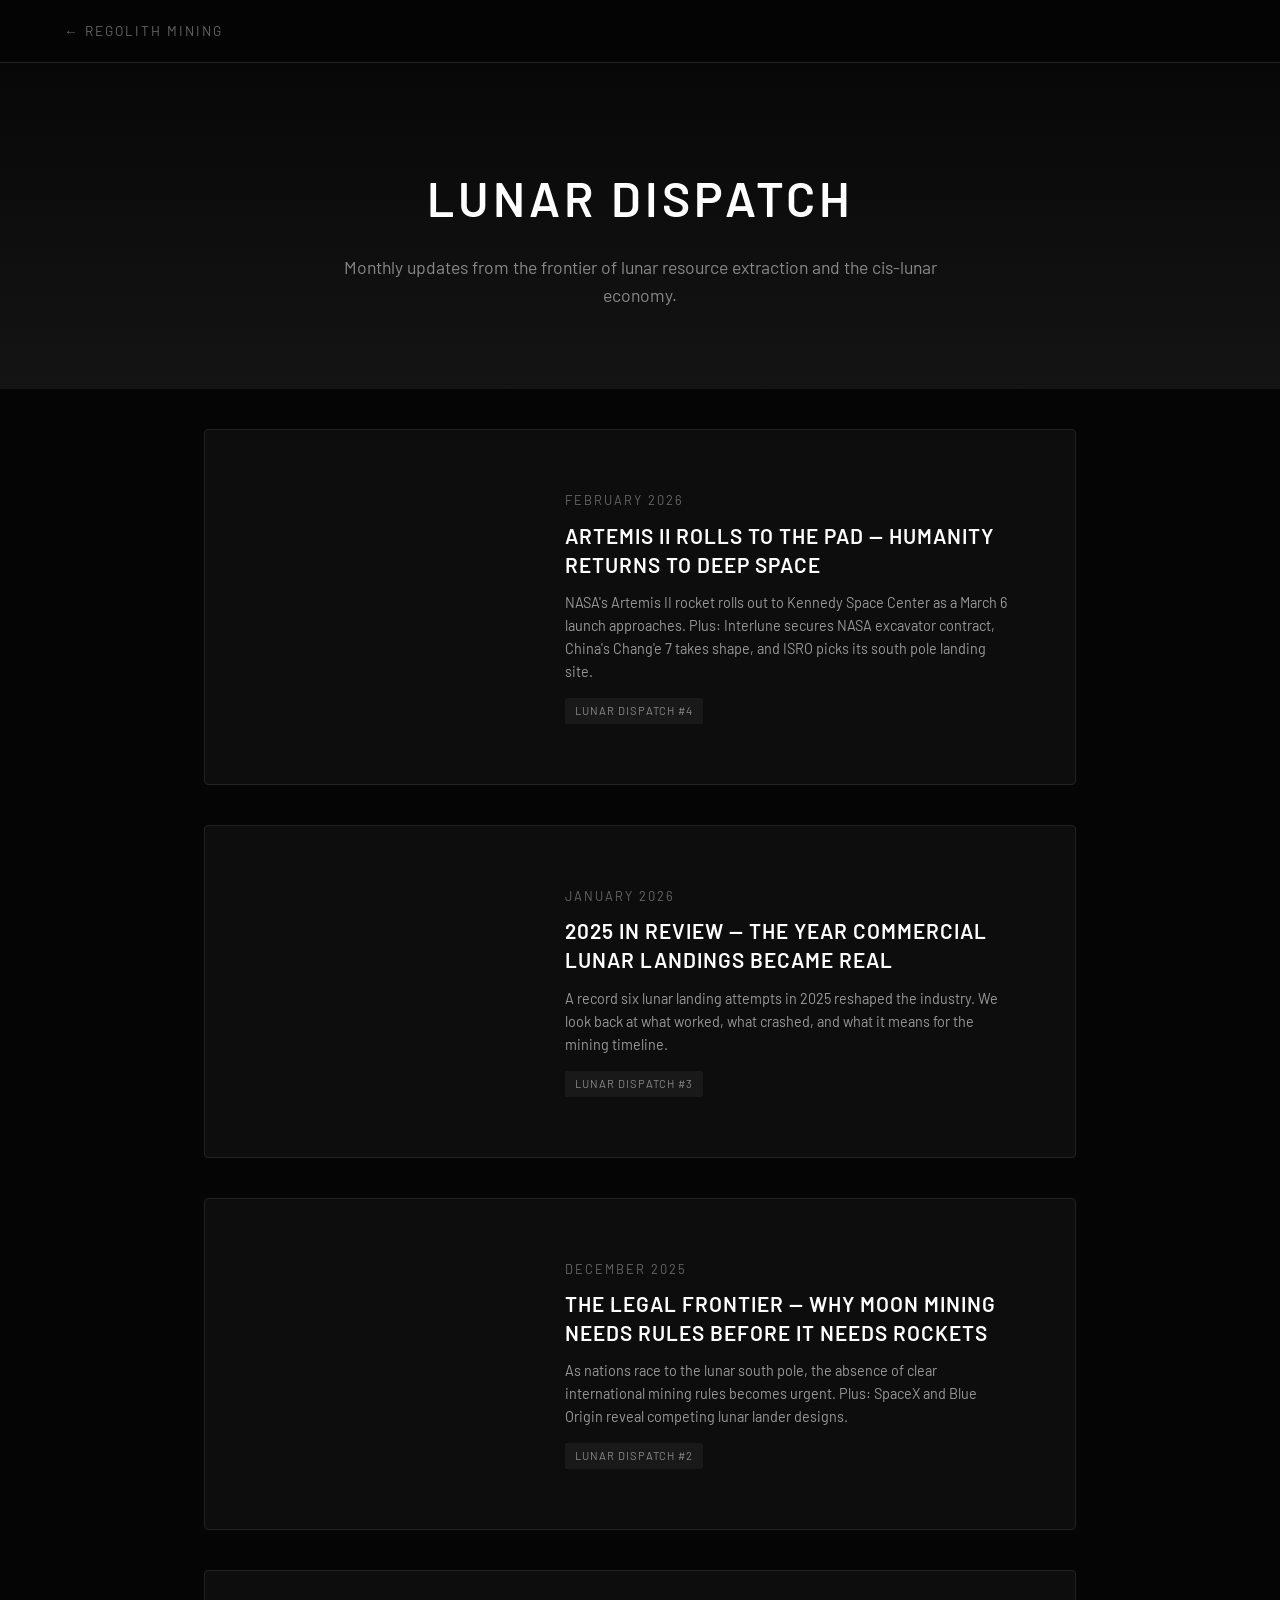
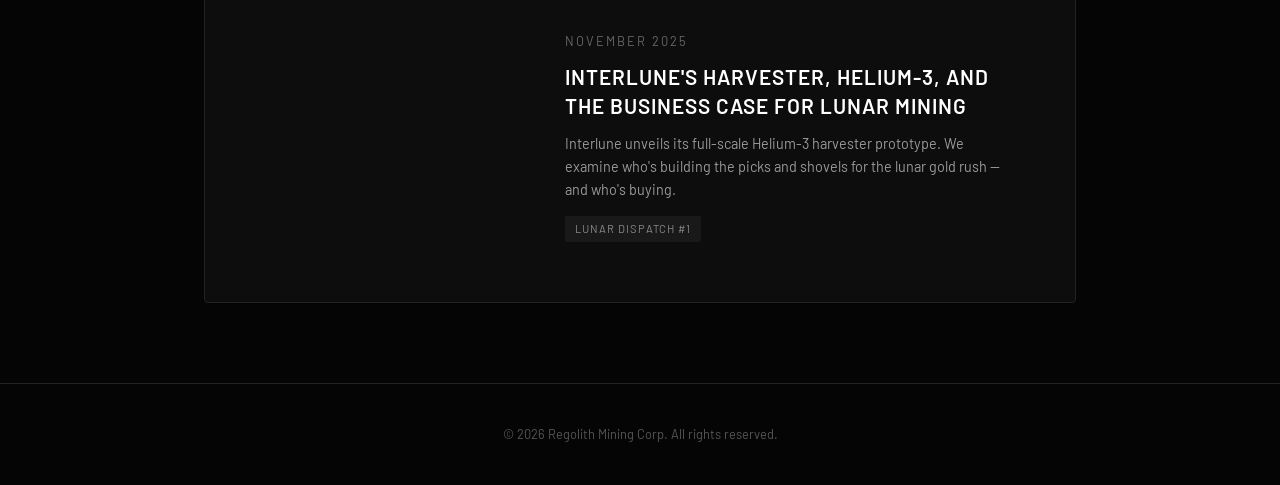
==== blog/index.html @ 51abc35b "Add blog section: 4 monthly Lunar Dispatch articles (Nov 2025 - Feb 2026) - Blog index at /blog/ wit" ====
<!DOCTYPE html>
<html lang="en">
<head>
    <meta charset="UTF-8">
    <meta name="viewport" content="width=device-width, initial-scale=1.0">
    <title>Blog | Regolith Mining — Lunar News & Industry Updates</title>
    <meta name="description" content="Monthly lunar news, space mining updates, and industry analysis from Regolith Mining Corp.">
    <link rel="icon" type="image/svg+xml" href="data:image/svg+xml,<svg xmlns='http://www.w3.org/2000/svg' viewBox='0 0 100 100'><circle cx='50' cy='50' r='48' fill='%23888'/><circle cx='35' cy='40' r='8' fill='%23777' opacity='0.6'/><circle cx='60' cy='55' r='12' fill='%23777' opacity='0.5'/><circle cx='50' cy='30' r='5' fill='%23777' opacity='0.4'/><circle cx='70' cy='35' r='4' fill='%23777' opacity='0.5'/></svg>">
    <link href="https://fonts.googleapis.com/css2?family=Barlow:wght@300;400;600&display=swap" rel="stylesheet">
    <link rel="stylesheet" href="../style.css?v=3">
    <style>
        .blog-hero {
            padding: 160px 5% 80px;
            text-align: center;
            background: linear-gradient(180deg, rgba(5,5,5,1) 0%, rgba(20,20,20,1) 100%);
        }
        .blog-hero h1 {
            font-size: 3rem;
            letter-spacing: 4px;
            margin-bottom: 1rem;
        }
        .blog-hero p {
            color: #888;
            font-size: 1.1rem;
            max-width: 600px;
            margin: 0 auto;
        }
        .blog-grid {
            max-width: 1000px;
            margin: 0 auto;
            padding: 40px 5% 80px;
            display: grid;
            grid-template-columns: 1fr;
            gap: 40px;
        }
        .blog-card {
            background: rgba(255,255,255,0.03);
            border: 1px solid #222;
            border-radius: 4px;
            overflow: hidden;
            transition: border-color 0.3s, transform 0.3s;
        }
        .blog-card:hover {
            border-color: #555;
            transform: translateY(-2px);
        }
        .blog-card a {
            display: flex;
            color: inherit;
            text-decoration: none;
        }
        .blog-card-img {
            width: 300px;
            min-height: 200px;
            background-size: cover;
            background-position: center;
            flex-shrink: 0;
        }
        .blog-card-content {
            padding: 30px;
            flex: 1;
        }
        .blog-card-date {
            color: #666;
            font-size: 0.8rem;
            text-transform: uppercase;
            letter-spacing: 2px;
            margin-bottom: 10px;
        }
        .blog-card-content h2 {
            font-size: 1.3rem;
            letter-spacing: 1px;
            margin-bottom: 12px;
            line-height: 1.4;
        }
        .blog-card-content p {
            color: #999;
            font-size: 0.9rem;
            line-height: 1.6;
        }
        .blog-card-tag {
            display: inline-block;
            background: rgba(255,255,255,0.05);
            color: #888;
            font-size: 0.7rem;
            padding: 4px 10px;
            border-radius: 2px;
            text-transform: uppercase;
            letter-spacing: 1px;
            margin-top: 15px;
        }
        @media (max-width: 768px) {
            .blog-card a { flex-direction: column; }
            .blog-card-img { width: 100%; height: 200px; }
            .blog-hero h1 { font-size: 2rem; }
        }
        .back-link {
            display: inline-block;
            color: #666;
            font-size: 0.85rem;
            text-transform: uppercase;
            letter-spacing: 2px;
            padding: 20px 5%;
            position: fixed;
            top: 0;
            left: 0;
            z-index: 1000;
            background: rgba(5,5,5,0.95);
            width: 100%;
            border-bottom: 1px solid #222;
        }
        .back-link:hover { color: #fff; }
    </style>
</head>
<body>
    <a href="/" class="back-link">← Regolith Mining</a>

    <section class="blog-hero">
        <h1>Lunar Dispatch</h1>
        <p>Monthly updates from the frontier of lunar resource extraction and the cis-lunar economy.</p>
    </section>

    <div class="blog-grid">
        <article class="blog-card">
            <a href="2026-02-lunar-dispatch.html">
                <div class="blog-card-img" style="background-image: url('https://images.unsplash.com/photo-1446776811953-b23d57bd21aa?w=600&q=80')"></div>
                <div class="blog-card-content">
                    <div class="blog-card-date">February 2026</div>
                    <h2>Artemis II Rolls to the Pad — Humanity Returns to Deep Space</h2>
                    <p>NASA's Artemis II rocket rolls out to Kennedy Space Center as a March 6 launch approaches. Plus: Interlune secures NASA excavator contract, China's Chang'e 7 takes shape, and ISRO picks its south pole landing site.</p>
                    <span class="blog-card-tag">Lunar Dispatch #4</span>
                </div>
            </a>
        </article>

        <article class="blog-card">
            <a href="2026-01-lunar-dispatch.html">
                <div class="blog-card-img" style="background-image: url('https://images.unsplash.com/photo-1614732414444-096e5f1122d5?w=600&q=80')"></div>
                <div class="blog-card-content">
                    <div class="blog-card-date">January 2026</div>
                    <h2>2025 in Review — The Year Commercial Lunar Landings Became Real</h2>
                    <p>A record six lunar landing attempts in 2025 reshaped the industry. We look back at what worked, what crashed, and what it means for the mining timeline.</p>
                    <span class="blog-card-tag">Lunar Dispatch #3</span>
                </div>
            </a>
        </article>

        <article class="blog-card">
            <a href="2025-12-lunar-dispatch.html">
                <div class="blog-card-img" style="background-image: url('https://images.unsplash.com/photo-1451187580459-43490279c0fa?w=600&q=80')"></div>
                <div class="blog-card-content">
                    <div class="blog-card-date">December 2025</div>
                    <h2>The Legal Frontier — Why Moon Mining Needs Rules Before It Needs Rockets</h2>
                    <p>As nations race to the lunar south pole, the absence of clear international mining rules becomes urgent. Plus: SpaceX and Blue Origin reveal competing lunar lander designs.</p>
                    <span class="blog-card-tag">Lunar Dispatch #2</span>
                </div>
            </a>
        </article>

        <article class="blog-card">
            <a href="2025-11-lunar-dispatch.html">
                <div class="blog-card-img" style="background-image: url('https://images.unsplash.com/photo-1454789548928-9efd52dc4031?w=600&q=80')"></div>
                <div class="blog-card-content">
                    <div class="blog-card-date">November 2025</div>
                    <h2>Interlune's Harvester, Helium-3, and the Business Case for Lunar Mining</h2>
                    <p>Interlune unveils its full-scale Helium-3 harvester prototype. We examine who's building the picks and shovels for the lunar gold rush — and who's buying.</p>
                    <span class="blog-card-tag">Lunar Dispatch #1</span>
                </div>
            </a>
        </article>
    </div>

    <footer style="text-align:center; padding: 40px 5%; border-top: 1px solid #222; color: #555; font-size: 0.8rem;">
        © 2026 Regolith Mining Corp. All rights reserved.
    </footer>
</body>
</html>
---- style.css ----
/* =========================
   1. RESET & BASICS
   ========================= */
* {
    margin: 0;
    padding: 0;
    box-sizing: border-box;
}

html {
    scroll-behavior: smooth;
}

/* Use Barlow font (SpaceX style) */
body {
    font-family: 'Barlow', -apple-system, BlinkMacSystemFont, 'Segoe UI', 'Roboto', 'Helvetica Neue', Arial, sans-serif;
    background-color: #050505; /* Deep Black */
    color: #cccccc; /* Lunar Grey text */
    line-height: 1.6;
    overflow-x: hidden; /* Prevent horizontal scroll on body */
}

h1, h2, h3 {
    font-family: 'Barlow', -apple-system, BlinkMacSystemFont, 'Segoe UI', 'Roboto', 'Helvetica Neue', Arial, sans-serif;
    font-weight: 600;
    text-transform: uppercase;
    letter-spacing: 2px;
    color: #ffffff;
    margin-bottom: 1rem;
}

a {
    text-decoration: none;
    color: #ffffff;
    transition: 0.3s;
}

ul {
    list-style: none;
}

/* =========================
   2. NAVIGATION
   ========================= */
nav {
    display: flex;
    justify-content: space-between;
    align-items: center;
    padding: 20px 5%;
    background-color: rgba(0,0,0,0.9);
    position: fixed;
    width: 100%;
    top: 0;
    z-index: 1000;
    border-bottom: 1px solid #333;
}

.logo {
    font-weight: 700;
    font-size: 1.2rem;
    letter-spacing: 3px;
    text-transform: uppercase;
    color: #fff;
}

.logo-short {
    display: none;
}

.logo-full {
    display: inline;
}

.nav-links {
    display: flex;
    width: 50%;
    justify-content: flex-end;
    gap: 30px;
}

.nav-links a {
    font-size: 0.9rem;
    text-transform: uppercase;
    letter-spacing: 1px;
    color: #888;
}

.nav-links a:hover {
    color: #fff;
}

/* Language Selector Dropdown */
.language-selector {
    position: relative;
    z-index: 1001;
}

.lang-dropdown-btn {
    display: flex;
    align-items: center;
    gap: 8px;
    background: transparent;
    border: 1px solid #444;
    color: #888;
    padding: 8px 12px;
    font-size: 0.75rem;
    font-weight: 600;
    cursor: pointer;
    transition: all 0.3s ease;
    text-transform: uppercase;
    font-family: 'Barlow', -apple-system, BlinkMacSystemFont, 'Segoe UI', 'Roboto', 'Helvetica Neue', Arial, sans-serif;
    min-width: 90px;
}

.lang-dropdown-btn:hover {
    border-color: #666;
    color: #fff;
    background: rgba(255,255,255,0.05);
}

.lang-dropdown-btn .flag {
    font-size: 1.1rem;
    line-height: 1;
}

.lang-dropdown-btn .lang-code {
    letter-spacing: 1px;
}

.lang-dropdown-btn .arrow {
    font-size: 0.6rem;
    margin-left: auto;
    transition: transform 0.3s ease;
}

.lang-dropdown-btn.active .arrow {
    transform: rotate(180deg);
}

/* Dropdown Menu */
.lang-dropdown-menu {
    position: absolute;
    top: calc(100% + 5px);
    right: 0;
    background: #0a0a0a;
    border: 1px solid #333;
    min-width: 160px;
    opacity: 0;
    visibility: hidden;
    transform: translateY(-10px);
    transition: all 0.3s ease;
    z-index: 1000;
}

.lang-dropdown-menu.active {
    opacity: 1;
    visibility: visible;
    transform: translateY(0);
}

.lang-option {
    display: flex;
    align-items: center;
    gap: 12px;
    width: 100%;
    padding: 12px 16px;
    background: transparent;
    border: none;
    color: #888;
    font-family: 'Barlow', -apple-system, BlinkMacSystemFont, 'Segoe UI', 'Roboto', 'Helvetica Neue', Arial, sans-serif;
    font-size: 0.85rem;
    cursor: pointer;
    transition: all 0.2s ease;
    text-align: left;
}

.lang-option:hover {
    background: rgba(255,255,255,0.05);
    color: #fff;
}

.lang-option .flag {
    font-size: 1.3rem;
    line-height: 1;
}

.lang-option .lang-name {
    font-weight: 400;
}

.lang-option.selected {
    color: #fff;
    background: rgba(255,255,255,0.08);
}

/* =========================
   3. HERO SECTION
   ========================= */
.hero {
    height: 100vh;
    /* Fallback background image if video doesn't load */
    background: linear-gradient(rgba(0,0,0,0.6), rgba(0,0,0,0.4)), url('https://images.unsplash.com/photo-1446941611757-91d2c3bd3d45?q=80&w=2072&auto=format&fit=crop');
    background-size: cover;
    background-position: center;
    display: flex;
    align-items: center;
    justify-content: center;
    text-align: center;
    padding: 0 20px;
    position: relative;
    overflow: hidden;
}

/* Video background */
.hero-video {
    position: absolute;
    top: 50%;
    left: 50%;
    min-width: 100%;
    min-height: 100%;
    width: auto;
    height: auto;
    transform: translate(-50%, -50%);
    z-index: 0;
    object-fit: cover;
}

/* Hide video on mobile to improve performance */
@media screen and (max-width: 768px) {
    .hero-video {
        display: none;
    }
}

/* Dark overlay on video */
.hero::before {
    content: '';
    position: absolute;
    top: 0;
    left: 0;
    width: 100%;
    height: 100%;
    background: linear-gradient(rgba(0,0,0,0.5), rgba(0,0,0,0.3));
    z-index: 1;
    pointer-events: none;
}

/* Ensure content is above video */
.hero-content {
    position: relative;
    z-index: 2;
}

/* CSS-only animation (Ken Burns effect) */
@keyframes slowZoom {
    0% {
        transform: scale(1);
    }
    100% {
        transform: scale(1.08);
    }
}

/* Apply animation to hero background */
.hero::after {
    content: '';
    position: absolute;
    top: -5%;
    left: -5%;
    width: 110%;
    height: 110%;
    background: url('https://images.unsplash.com/photo-1446941611757-91d2c3bd3d45?q=80&w=2072&auto=format&fit=crop');
    background-size: cover;
    background-position: center;
    animation: slowZoom 30s ease-in-out infinite alternate;
    z-index: 0;
}

.hero-content h1 {
    font-size: 3.5rem;
    margin-bottom: 10px;
    line-height: 1.2;
}

.hero-content p {
    font-size: 1.2rem;
    margin-bottom: 30px;
    color: #ddd;
    line-height: 1.5;
}

/* BUTTONS */
.btn {
    padding: 12px 30px;
    background-color: #fff;
    color: #000;
    text-transform: uppercase;
    font-weight: bold;
    letter-spacing: 2px;
    font-size: 0.8rem;
    display: inline-block;
}

.btn:hover {
    background-color: #ccc;
}

.btn-outline {
    background: transparent;
    border: 1px solid #fff;
    color: #fff;
}

.btn-outline:hover {
    background: #fff;
    color: #000;
}

/* =========================
   4. SECTIONS & LAYOUT
   ========================= */
.container {
    padding: 80px 10%;
    border-bottom: 1px solid #1a1a1a;
}

.bg-darker {
    background-color: #0a0a0a;
}

.grid-2 {
    display: grid;
    grid-template-columns: 1fr 1fr;
    gap: 50px;
    align-items: center;
    margin-top: 40px;
}

.grid-3 {
    display: grid;
    grid-template-columns: repeat(auto-fit, minmax(250px, 1fr));
    gap: 30px;
    margin-top: 40px;
}

/* Standard Images */
.image-box img {
    width: 100%;
    filter: grayscale(100%) contrast(120%);
    border: 1px solid #333;
}

/* Technology Cards */
.card {
    background: #111;
    padding: 30px;
    border: 1px solid #222;
}

.card h3 {
    font-size: 1.1rem;
    text-transform: uppercase;
}

.hero-small {
    padding: 100px 10%;
    text-align: center;
    border-bottom: 1px solid #1a1a1a;
}

/* =========================
   5. SPACEX STYLE CAROUSEL (THE FIX)
   ========================= */

/* The main container for the carousel section */
.carousel-section {
    background-color: #000;
    padding: 60px 0;
    border-bottom: 1px solid #222;
    overflow: hidden; /* Crucial: cuts off images that go off screen */
}

.carousel-header {
    padding: 0 10%;
    margin-bottom: 30px;
}

.carousel-header h2 {
    font-size: 2rem;
    margin-bottom: 5px;
}

.carousel-header p {
    color: #888;
    font-size: 1rem;
    font-weight: 300;
}

/* The scrollable strip */
.carousel-container {
    display: flex; /* THIS forces images to sit side-by-side */
    overflow-x: auto; /* Allows horizontal scrolling */
    scroll-snap-type: x mandatory; /* Makes it snap cleanly */
    gap: 20px;
    padding: 0 10%;
    padding-bottom: 20px;
}

/* Hide scrollbar but keep functionality */
.carousel-container::-webkit-scrollbar {
    height: 8px;
}

.carousel-container::-webkit-scrollbar-track {
    background: #111;
}

.carousel-container::-webkit-scrollbar-thumb {
    background: #333;
    border-radius: 4px;
}

.carousel-container::-webkit-scrollbar-thumb:hover {
    background: #444;
}

/* Each image card */
.carousel-item {
    flex: 0 0 auto; /* Don't shrink, don't grow */
    width: 500px; /* Default width for desktop */
    max-width: 90vw; /* Never exceed 90% of viewport width */
    scroll-snap-align: start;
    position: relative;
}

/* The images themselves - RESPONSIVE */
.carousel-item img {
    width: 100%;
    height: 400px; /* Fixed height for consistency */
    object-fit: cover; /* Crop to fill without distortion */
    display: block;
    filter: grayscale(100%) contrast(110%);
    border: 1px solid #333;
}

/* Caption overlay */
.caption {
    position: absolute;
    bottom: 0;
    left: 0;
    right: 0;
    background: linear-gradient(transparent, rgba(0,0,0,0.9));
    padding: 40px 20px 20px 20px;
    color: #fff;
}

.caption h3 {
    font-size: 0.9rem;
    margin-bottom: 5px;
    letter-spacing: 2px;
}

.caption p {
    font-size: 0.85rem;
    color: #999;
    font-weight: 300;
}

/* =========================
   6. RESPONSIVE CAROUSEL
   ========================= */

/* Tablets */
@media screen and (max-width: 768px) {
    .carousel-item {
        width: 400px;
        max-width: 85vw;
    }

    .carousel-item img {
        height: 300px;
    }

    .carousel-header h2 {
        font-size: 1.5rem;
    }
}

/* Mobile phones */
@media screen and (max-width: 480px) {
    .carousel-item {
        width: 280px;
        max-width: 80vw;
    }

    .carousel-item img {
        height: 250px;
    }

    .carousel-container {
        padding: 0 5%;
        gap: 15px;
    }

    .carousel-header {
        padding: 0 5%;
    }

    .caption {
        padding: 30px 15px 15px 15px;
    }

    .caption h3 {
        font-size: 0.8rem;
    }

    .caption p {
        font-size: 0.75rem;
    }
}

/* =========================
   10. MOBILE RESPONSIVE
   ========================= */
@media screen and (max-width: 768px) {
    /* Logo: Show abbreviated version on mobile */
    .logo {
        font-size: 1rem;
        letter-spacing: 2px;
    }

    .logo-full {
        display: none;
    }

    .logo-short {
        display: inline;
    }

    /* Hero section mobile optimization */
    .hero {
        min-height: 100vh;
        height: auto;
        padding: 100px 20px 60px;
        background-position: center center;
    }

    .hero::after {
        background-position: center center;
        animation: none; /* Disable animation on mobile for better performance */
    }

    .hero::before {
        background: linear-gradient(rgba(0,0,0,0.7), rgba(0,0,0,0.5));
    }

    .hero-content h1 {
        font-size: 2rem;
        margin-bottom: 15px;
    }

    .hero-content p {
        font-size: 0.95rem;
        margin-bottom: 25px;
        max-width: 90%;
        margin-left: auto;
        margin-right: auto;
    }

    /* Better touch targets for buttons */
    .btn {
        padding: 14px 35px;
        font-size: 0.75rem;
    }

    /* Navigation improvements */
    nav {
        padding: 15px 5%;
    }

    /* Prevent body scroll when mobile menu is open */
    body.menu-open {
        overflow: hidden;
    }

    /* Improve nav link touch targets on mobile */
    .nav-links a {
        padding: 10px 0;
        display: block;
    }

    /* Grid layouts stack on mobile */
    .grid-2 {
        grid-template-columns: 1fr;
        gap: 30px;
    }

    .grid-3 {
        grid-template-columns: 1fr;
        gap: 25px;
    }

    /* Ensure images scale properly */
    .image-box img {
        width: 100%;
        height: auto;
    }

    /* Container padding */
    .container {
        padding: 60px 7%;
    }

    /* Hero small section */
    .hero-small {
        padding: 80px 7%;
    }
}

@media screen and (max-width: 480px) {
    /* Extra small logo on tiny screens */
    .logo {
        font-size: 0.85rem;
        letter-spacing: 1.5px;
    }

    /* Hero mobile */
    .hero {
        padding: 80px 15px 50px;
    }

    .hero-content h1 {
        font-size: 1.6rem;
        line-height: 1.3;
    }

    .hero-content p {
        font-size: 0.85rem;
    }

    .btn {
        padding: 12px 28px;
        font-size: 0.7rem;
    }

    /* Improve readability */
    h2 {
        font-size: 1.3rem;
    }

    h3 {
        font-size: 1rem;
    }

    p {
        font-size: 0.9rem;
    }

    .container {
        padding: 50px 5%;
    }
}
/* =========================
   7. CONTACT FORM
   ========================= */
.form-container {
    max-width: 600px;
    margin: 40px auto 0;
}

.form-row {
    display: grid;
    grid-template-columns: 1fr 1fr;
    gap: 20px;
}

.form-group {
    margin-bottom: 20px;
}

.form-group label {
    display: block;
    margin-bottom: 8px;
    color: #ccc;
    font-size: 0.9rem;
    text-transform: uppercase;
    letter-spacing: 1px;
    font-weight: 600;
}

.form-group input,
.form-group select,
.form-group textarea {
    width: 100%;
    padding: 12px 16px;
    background: #111;
    border: 1px solid #333;
    color: #fff;
    font-family: 'Barlow', -apple-system, BlinkMacSystemFont, 'Segoe UI', 'Roboto', 'Helvetica Neue', Arial, sans-serif;
    font-size: 0.95rem;
    transition: all 0.3s ease;
}

.form-group input:focus,
.form-group select:focus,
.form-group textarea:focus {
    outline: none;
    border-color: #666;
    background: #1a1a1a;
}

.form-group textarea {
    resize: vertical;
}

.form-group select {
    cursor: pointer;
}

.form-message {
    margin-top: 20px;
    padding: 15px;
    border-radius: 4px;
    text-align: center;
    font-size: 0.9rem;
    display: none;
}

.form-message.success {
    background: rgba(0, 255, 0, 0.1);
    border: 1px solid rgba(0, 255, 0, 0.3);
    color: #0f0;
    display: block;
}

.form-message.error {
    background: rgba(255, 0, 0, 0.1);
    border: 1px solid rgba(255, 0, 0, 0.3);
    color: #f66;
    display: block;
}

#submitBtn {
    width: 100%;
    margin-top: 10px;
}

#submitBtn:disabled {
    opacity: 0.5;
    cursor: not-allowed;
}

/* Mobile responsive */
@media screen and (max-width: 768px) {
    .form-row {
        grid-template-columns: 1fr;
        gap: 0;
    }
}

/* =========================
   8. BLOG SECTION
   ========================= */
.blog-grid {
    display: grid;
    grid-template-columns: repeat(auto-fit, minmax(280px, 1fr));
    gap: 30px;
    margin-top: 40px;
}

.blog-card {
    background: #0a0a0a;
    padding: 30px;
    border: 1px solid #222;
    transition: all 0.3s ease;
}

.blog-card:hover {
    border-color: #444;
    transform: translateY(-5px);
}

.blog-date {
    font-size: 0.75rem;
    text-transform: uppercase;
    letter-spacing: 1.5px;
    color: #666;
    margin-bottom: 15px;
}

.blog-card h3 {
    font-size: 1rem;
    margin-bottom: 15px;
    line-height: 1.4;
}

.blog-card p {
    font-size: 0.9rem;
    line-height: 1.7;
    color: #999;
}

/* =========================
   9. PARTNERS SECTION
   ========================= */
.partners-grid {
    display: grid;
    grid-template-columns: repeat(auto-fit, minmax(300px, 1fr));
    gap: 40px;
    margin-top: 40px;
}

.partner-card {
    text-align: center;
    padding: 40px 30px;
    background: #050505;
    border: 1px solid #1a1a1a;
}

.partner-logo {
    margin-bottom: 25px;
    height: 80px;
    display: flex;
    align-items: center;
    justify-content: center;
}

.nasa-logo,
.spacex-logo {
    font-size: 2.5rem;
    font-weight: 900;
    letter-spacing: 8px;
    color: #fff;
}

.partner-card h3 {
    font-size: 0.9rem;
    margin-bottom: 15px;
    color: #888;
}

.partner-card p {
    font-size: 0.85rem;
    line-height: 1.8;
    color: #777;
}

/* =========================
   10. VALUATION SECTION
   ========================= */
.valuation-table-wrapper {
    overflow-x: auto;
    margin: 40px 0;
    border: 1px solid #1a1a1a;
    background: #050505;
}

.valuation-table {
    width: 100%;
    border-collapse: collapse;
    font-size: 0.85rem;
}

.valuation-table thead {
    background: #0a0a0a;
    border-bottom: 2px solid #1a1a1a;
}

.valuation-table th {
    padding: 18px 15px;
    text-align: left;
    font-weight: 600;
    color: #fff;
    text-transform: uppercase;
    font-size: 0.7rem;
    letter-spacing: 1px;
}

.valuation-table tbody tr {
    border-bottom: 1px solid #111;
    transition: background 0.2s ease;
}

.valuation-table tbody tr:hover {
    background: #0a0a0a;
}

.valuation-table td {
    padding: 20px 15px;
    color: #ccc;
    font-family: 'Courier New', monospace;
    font-size: 0.9rem;
}

.valuation-table td:first-child {
    font-family: 'Barlow', sans-serif;
    font-weight: 500;
    color: #fff;
}

.valuation-table .total-row {
    background: #0a0a0a;
    border-top: 2px solid #1a1a1a;
    font-weight: 600;
}

.valuation-table .total-row td {
    color: #fff;
    font-size: 1rem;
    padding: 22px 15px;
}

.valuation-note {
    margin-top: 30px;
    font-size: 0.75rem;
    color: #666;
    line-height: 1.8;
    font-style: italic;
    text-align: center;
    max-width: 800px;
    margin-left: auto;
    margin-right: auto;
}

/* Responsive */
@media screen and (max-width: 768px) {
    .blog-grid {
        grid-template-columns: 1fr;
    }

    .partners-grid {
        grid-template-columns: 1fr;
    }

    .valuation-table {
        font-size: 0.75rem;
    }

    .valuation-table th,
    .valuation-table td {
        padding: 12px 8px;
    }

    .valuation-table th {
        font-size: 0.6rem;
    }

    .valuation-table td {
        font-size: 0.8rem;
    }

    .valuation-note {
        font-size: 0.7rem;
        padding: 0 10px;
    }
}
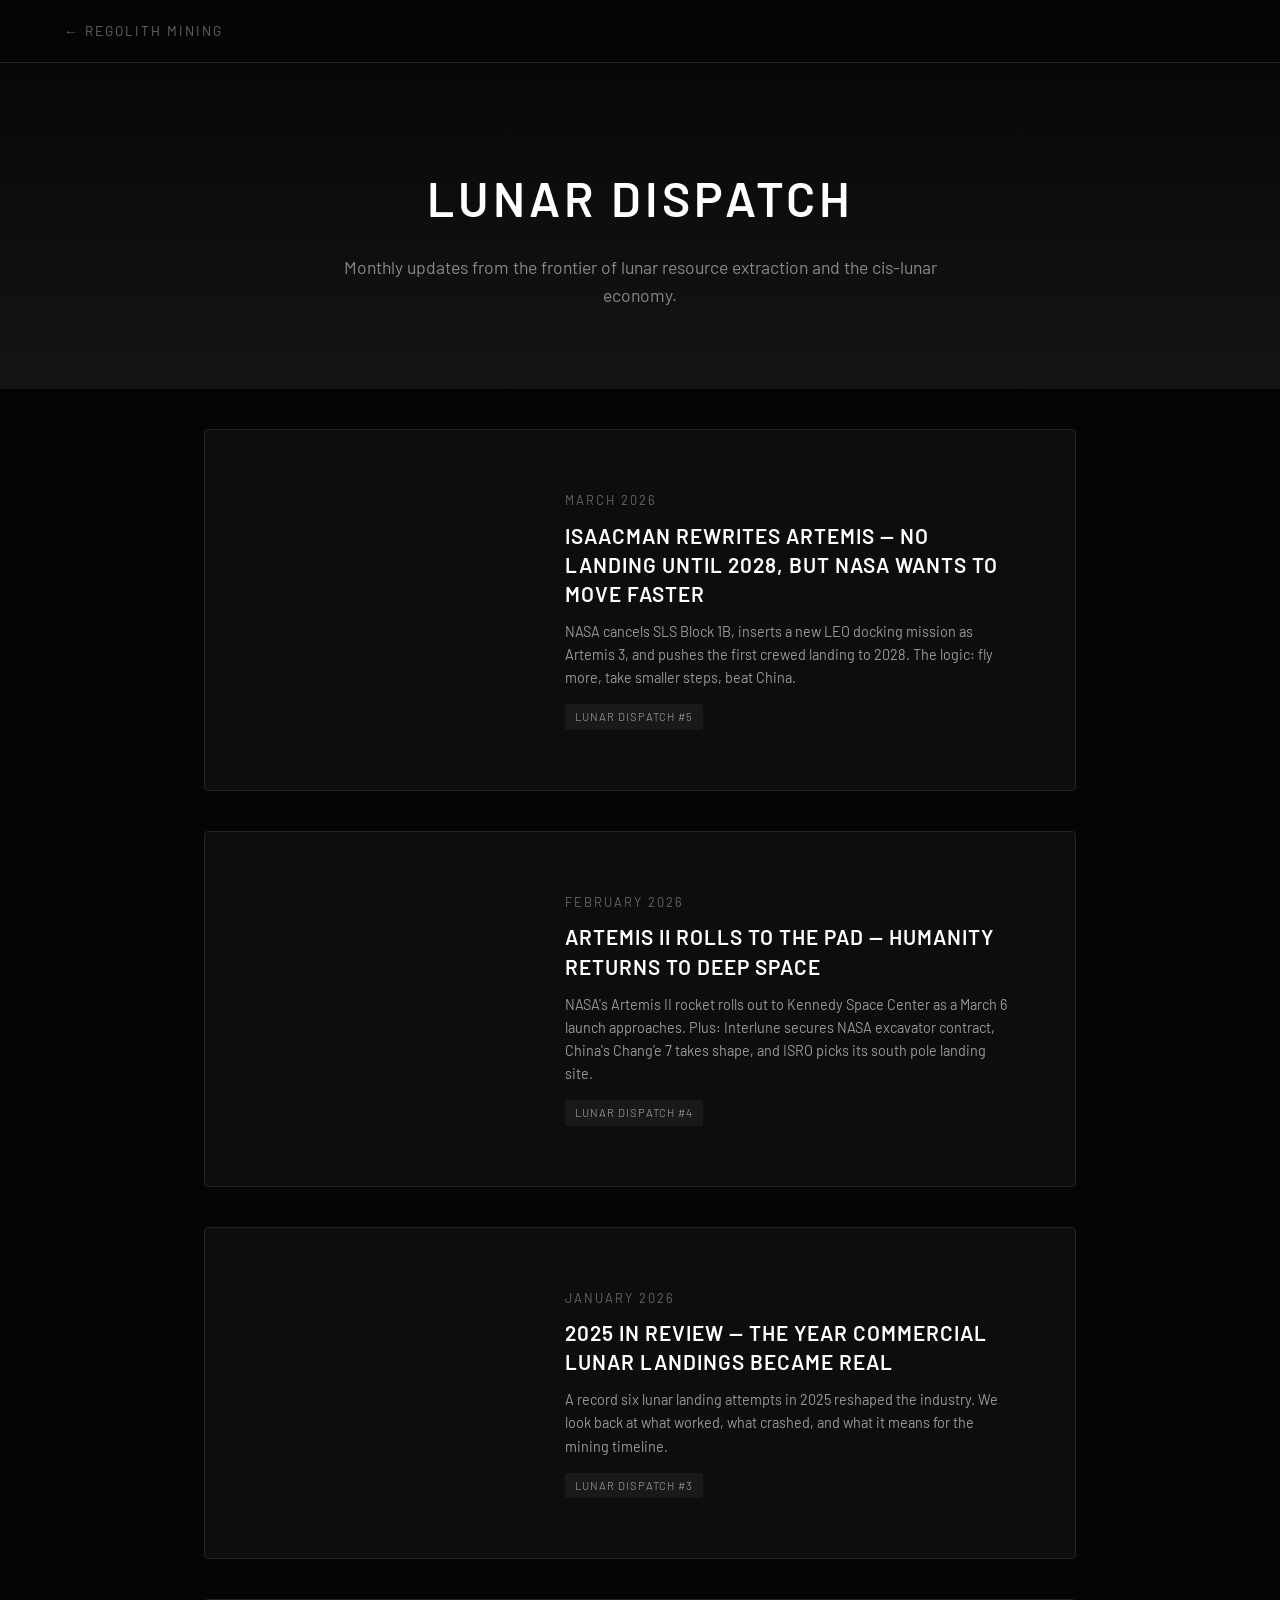
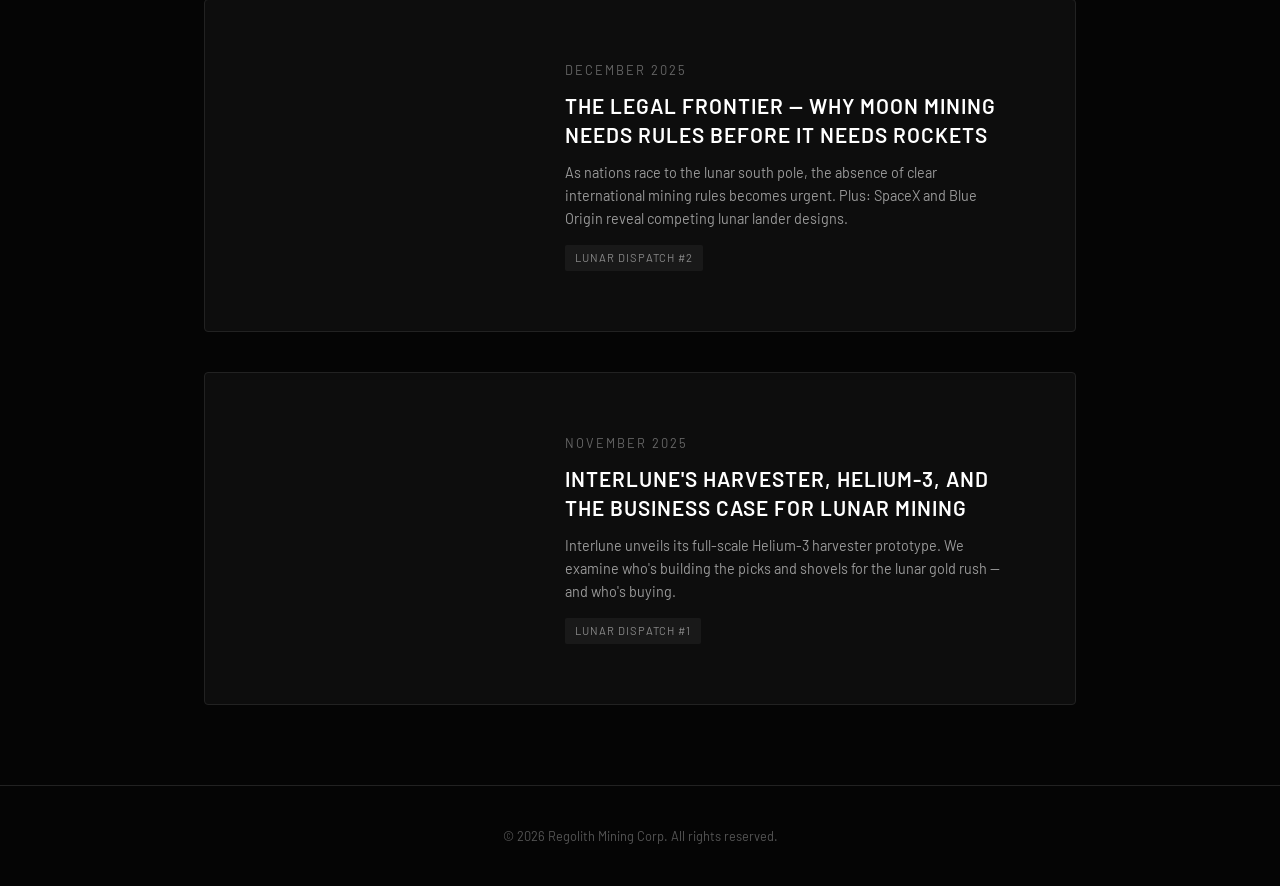
==== commit 644e1757: "Lunar Dispatch #5: Isaacman rewrites Artemis — NASA cancels SLS Block 1B, landing pushed to 2028 - N" ====
--- a/blog/index.html
+++ b/blog/index.html
@@ -122,6 +122,18 @@
 
     <div class="blog-grid">
         <article class="blog-card">
+            <a href="2026-03-lunar-dispatch.html">
+                <div class="blog-card-img" style="background-image: url('https://images.unsplash.com/photo-1457364559154-aa2644600ebb?w=600&q=80')"></div>
+                <div class="blog-card-content">
+                    <div class="blog-card-date">March 2026</div>
+                    <h2>Isaacman Rewrites Artemis — No Landing Until 2028, But NASA Wants to Move Faster</h2>
+                    <p>NASA cancels SLS Block 1B, inserts a new LEO docking mission as Artemis 3, and pushes the first crewed landing to 2028. The logic: fly more, take smaller steps, beat China.</p>
+                    <span class="blog-card-tag">Lunar Dispatch #5</span>
+                </div>
+            </a>
+        </article>
+
+        <article class="blog-card">
             <a href="2026-02-lunar-dispatch.html">
                 <div class="blog-card-img" style="background-image: url('https://images.unsplash.com/photo-1446776811953-b23d57bd21aa?w=600&q=80')"></div>
                 <div class="blog-card-content">
